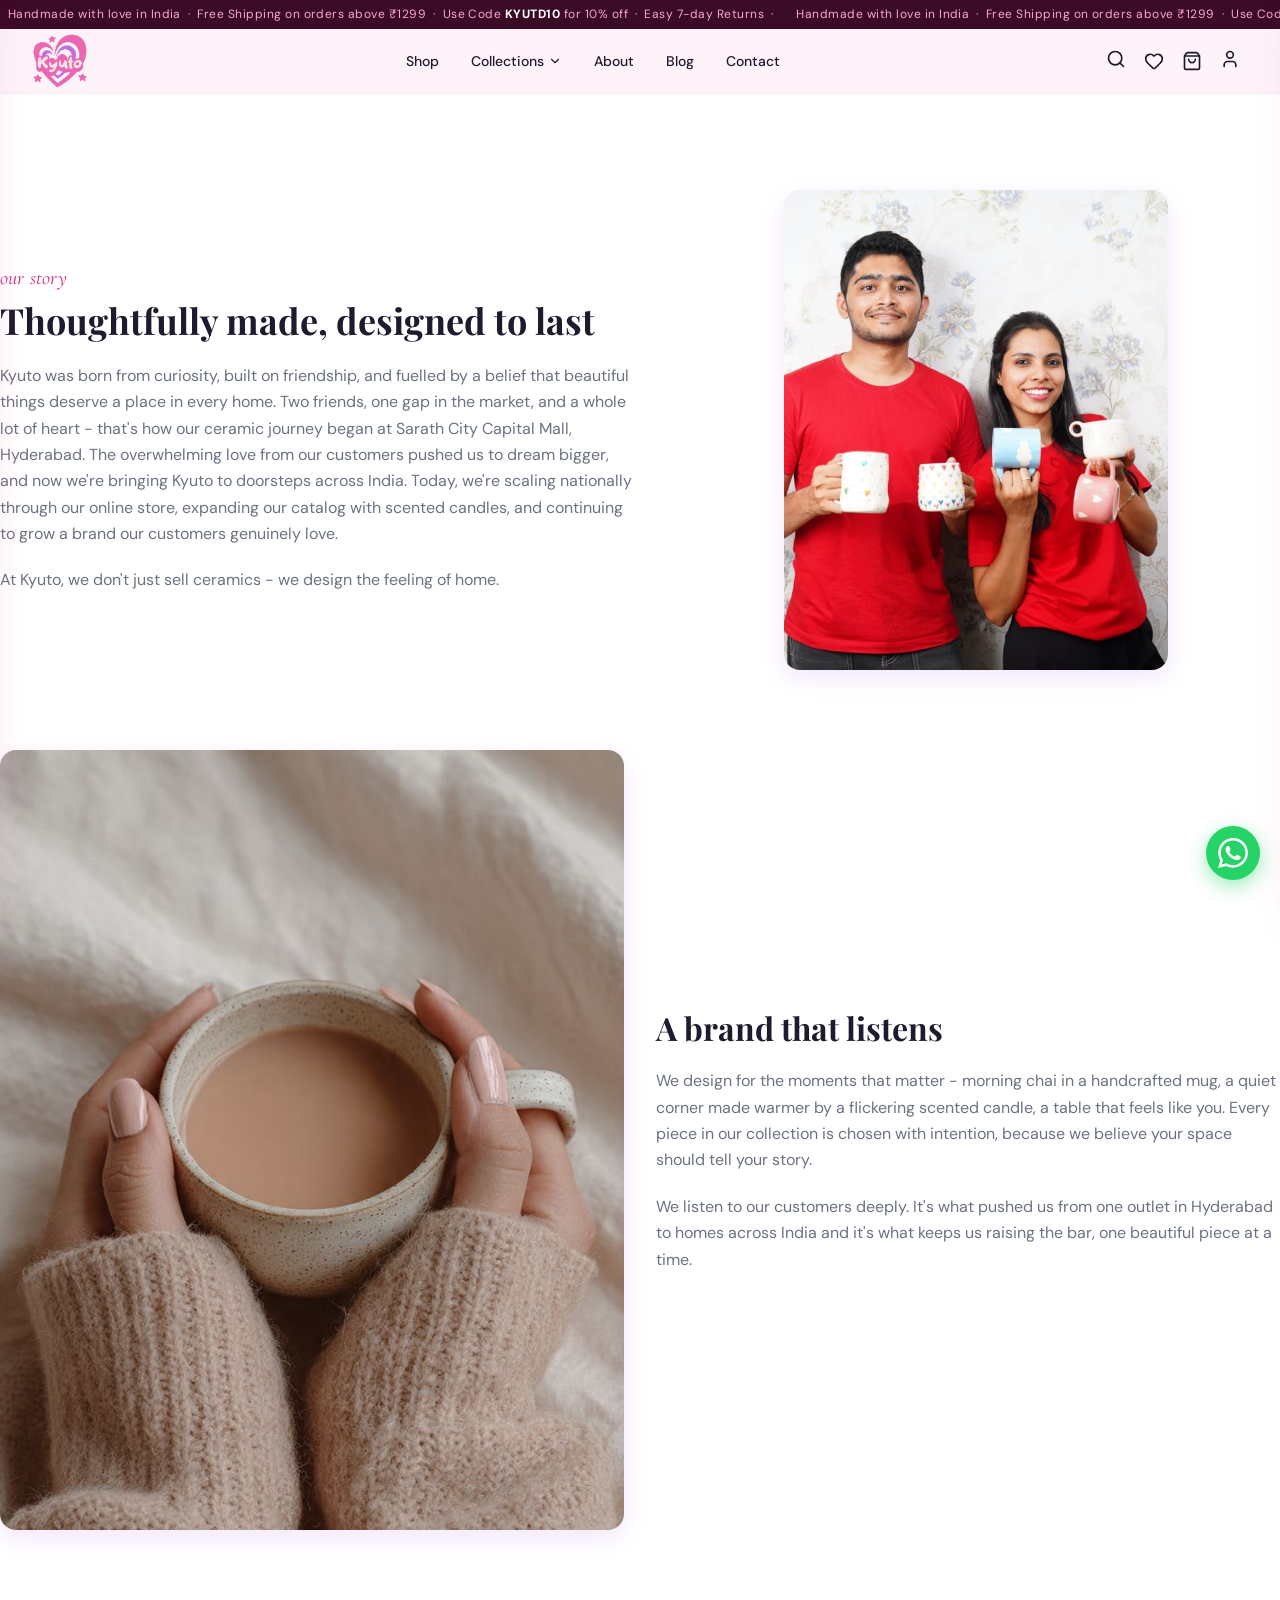
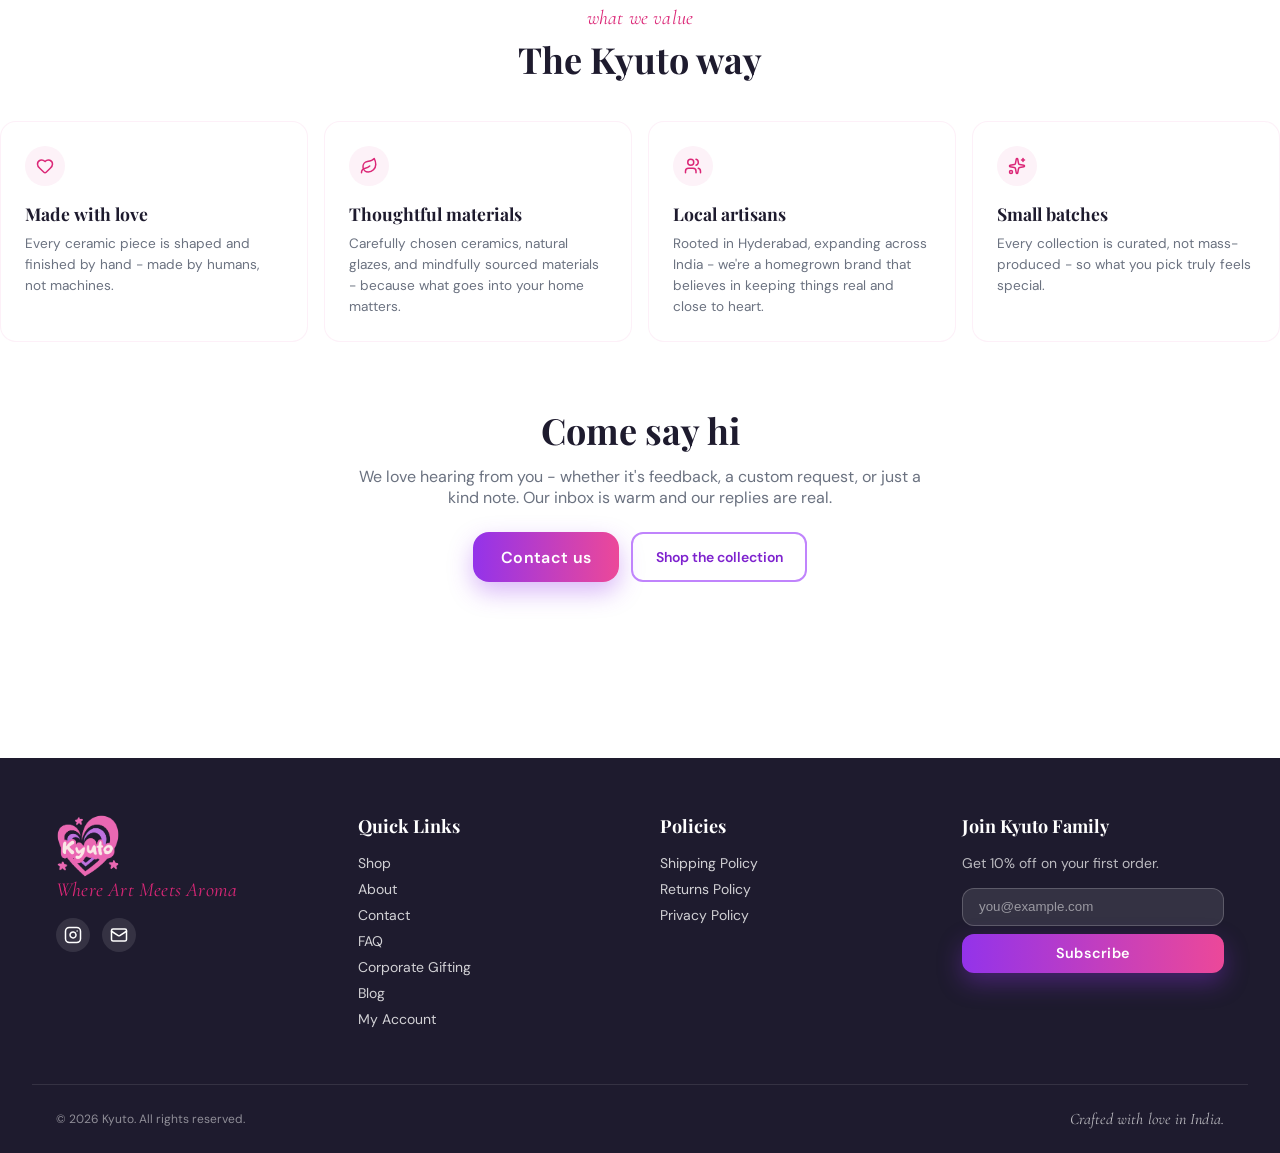
==== about.html @ c6ca0574 "Kyuto static storefront: homepage, about, blog, contact, collections" ====
<!DOCTYPE html>
<html lang="en">
<head>
<meta charset="utf-8" />
<meta name="viewport" content="width=device-width, initial-scale=1" />
<title>About · Kyuto</title>
<meta name="description" content="Kyuto was born from curiosity, built on friendship, and fuelled by a belief that beautiful things deserve a place in every home." />
<link rel="icon" type="image/png" href="assets/kyuto-logo.png" />
<link rel="preconnect" href="https://fonts.googleapis.com" />
<link rel="preconnect" href="https://fonts.gstatic.com" crossorigin />
<link href="https://fonts.googleapis.com/css2?family=Playfair+Display:ital,wght@0,400..900;1,400..900&family=DM+Sans:ital,wght@0,300..1000;1,300..1000&family=Cormorant+Garamond:ital,wght@0,300..700;1,300..700&display=swap" rel="stylesheet" />
<link rel="stylesheet" href="assets/styles.css?v=3" />
</head>
<body class="page-wrap" data-base="">

<div class="ribbon" aria-hidden="true">
  <div class="ribbon-inner">
    <span>Handmade with love in India&nbsp;&nbsp;·&nbsp;&nbsp;Free Shipping on orders above ₹1299&nbsp;&nbsp;·&nbsp;&nbsp;Use Code <b>KYUTD10</b> for 10% off&nbsp;&nbsp;·&nbsp;&nbsp;Easy 7-day Returns&nbsp;&nbsp;·&nbsp;&nbsp;</span><span>Handmade with love in India&nbsp;&nbsp;·&nbsp;&nbsp;Free Shipping on orders above ₹1299&nbsp;&nbsp;·&nbsp;&nbsp;Use Code <b>KYUTD10</b> for 10% off&nbsp;&nbsp;·&nbsp;&nbsp;Easy 7-day Returns&nbsp;&nbsp;·&nbsp;&nbsp;</span>
  </div>
</div>

<header class="site-header">
  <div class="container header-inner">
    <div class="header-mobile-left">
      <button class="icon-btn" id="openMenu" aria-label="Open menu"><svg viewBox="0 0 24 24" width="22" height="22" fill="none" stroke="currentColor" stroke-width="2" stroke-linecap="round" stroke-linejoin="round" aria-hidden="true"><path d="M4 5h16"/><path d="M4 12h16"/><path d="M4 19h16"/></svg></button>
    </div>
    <a class="logo" href="index.html" aria-label="Kyuto home"><img src="assets/kyuto-logo.png" alt="Kyuto" width="160" height="160" /></a>
    <nav class="desktop-nav" aria-label="Primary">
      <a href="index.html#shop">Shop</a>
      <div class="nav-item">
        <a href="index.html#shop" class="nav-link-drop">Collections <svg viewBox="0 0 24 24" width="14" height="14" fill="none" stroke="currentColor" stroke-width="2" stroke-linecap="round" stroke-linejoin="round" aria-hidden="true"><path d="m6 9 6 6 6-6"/></svg></a>
        <div class="dropdown">
          <a href="collections/candles.html">Candles</a>
          <a href="collections/mugs.html">Mugs</a>
          <a href="collections/cup-saucer.html">Cup-Saucer Sets</a>
          <a href="collections/bowls.html">Bowls</a>
        </div>
      </div>
      <a href="about.html">About</a>
      <a href="blog.html">Blog</a>
      <a href="contact.html">Contact</a>
    </nav>
    <div class="header-icons">
      <button class="icon-btn" id="openSearch" aria-label="Search"><span class="icon-inner"><svg viewBox="0 0 24 24" width="20" height="20" fill="none" stroke="currentColor" stroke-width="2" stroke-linecap="round" stroke-linejoin="round" aria-hidden="true"><path d="m21 21-4.34-4.34"/><circle cx="11" cy="11" r="8"/></svg></span></button>
      <button class="icon-btn" id="openWishlist" aria-label="Wishlist"><svg viewBox="0 0 24 24" width="20" height="20" fill="none" stroke="currentColor" stroke-width="2" stroke-linecap="round" stroke-linejoin="round" aria-hidden="true"><path d="M2 9.5a5.5 5.5 0 0 1 9.591-3.676.56.56 0 0 0 .818 0A5.49 5.49 0 0 1 22 9.5c0 2.29-1.5 4-3 5.5l-5.492 5.313a2 2 0 0 1-3 .019L5 15c-1.5-1.5-3-3.2-3-5.5"/></svg><span class="badge" id="wishlistBadge" hidden>0</span></button>
      <button class="icon-btn" id="openCart" aria-label="Cart"><svg viewBox="0 0 24 24" width="20" height="20" fill="none" stroke="currentColor" stroke-width="2" stroke-linecap="round" stroke-linejoin="round" aria-hidden="true"><path d="M16 10a4 4 0 0 1-8 0"/><path d="M3.103 6.034h17.794"/><path d="M3.4 5.467a2 2 0 0 0-.4 1.2V20a2 2 0 0 0 2 2h14a2 2 0 0 0 2-2V6.667a2 2 0 0 0-.4-1.2l-2-2.667A2 2 0 0 0 17 2H7a2 2 0 0 0-1.6.8z"/></svg><span class="badge" id="cartBadge" hidden>0</span></button>
      <button class="icon-btn" id="openAccount" aria-label="Account"><span class="icon-inner"><svg viewBox="0 0 24 24" width="20" height="20" fill="none" stroke="currentColor" stroke-width="2" stroke-linecap="round" stroke-linejoin="round" aria-hidden="true"><path d="M19 21v-2a4 4 0 0 0-4-4H9a4 4 0 0 0-4 4v2"/><circle cx="12" cy="7" r="4"/></svg></span></button>
    </div>
  </div>
</header>

<div class="drawer-backdrop" id="drawerBackdrop" hidden></div>
<aside class="mobile-drawer" id="mobileDrawer" aria-hidden="true">
  <div class="drawer-head">
    <img src="assets/kyuto-logo.png" alt="Kyuto" width="120" height="120" />
    <button class="icon-btn" id="closeMenu" aria-label="Close menu"><svg viewBox="0 0 24 24" width="22" height="22" fill="none" stroke="currentColor" stroke-width="2" stroke-linecap="round" stroke-linejoin="round" aria-hidden="true"><path d="M18 6 6 18"/><path d="m6 6 12 12"/></svg></button>
  </div>
  <nav class="drawer-nav" aria-label="Mobile">
    <a href="index.html#shop">Shop</a>
    <p class="drawer-label">Collections</p>
    <a class="drawer-sub" href="collections/candles.html">Candles</a>
    <a class="drawer-sub" href="collections/mugs.html">Mugs</a>
    <a class="drawer-sub" href="collections/cup-saucer.html">Cup-Saucer Sets</a>
    <a class="drawer-sub" href="collections/bowls.html">Bowls</a>
    <a href="about.html">About</a>
    <a href="blog.html">Blog</a>
    <a href="contact.html">Contact</a>
    <a href="index.html#gifting">Corporate Gifting</a>
  </nav>
  <p class="drawer-foot">Where Art Meets Aroma · India</p>
</aside>

<main>
<div class="bg-gradient-section">
  <section class="container about-grid">
    <div class="reveal">
      <p class="hand hand-pink">our story</p>
      <h1 class="about-h1">Thoughtfully made, designed to last</h1>
      <p class="about-lead">Kyuto was born from curiosity, built on friendship, and fuelled by a belief that beautiful things deserve a place in every home. Two friends, one gap in the market, and a whole lot of heart - that's how our ceramic journey began at Sarath City Capital Mall, Hyderabad. The overwhelming love from our customers pushed us to dream bigger, and now we're bringing Kyuto to doorsteps across India. Today, we're scaling nationally through our online store, expanding our catalog with scented candles, and continuing to grow a brand our customers genuinely love.</p>
      <p class="about-lead">At Kyuto, we don't just sell ceramics - we design the feeling of home.</p>
    </div>
    <div class="about-photo reveal-right">
      <img src="assets/about-founders.jpg" alt="Kyuto founders" loading="eager" onerror="this.onerror=null;this.src='assets/kyuto-logo.png'" />
    </div>
  </section>

  <section class="container about-grid2">
    <div class="about-photo-tall reveal-left">
      <img src="assets/about-studio.jpg" alt="Kyuto studio" loading="eager" onerror="this.onerror=null;this.src='assets/kyuto-logo.png'" />
    </div>
    <div class="reveal">
      <h2 class="about-h2">A brand that listens</h2>
      <p class="about-lead">We design for the moments that matter - morning chai in a handcrafted mug, a quiet corner made warmer by a flickering scented candle, a table that feels like you. Every piece in our collection is chosen with intention, because we believe your space should tell your story.</p>
      <p class="about-lead">We listen to our customers deeply. It's what pushed us from one outlet in Hyderabad to homes across India and it's what keeps us raising the bar, one beautiful piece at a time.</p>
    </div>
  </section>

  <section class="container values">
    <div class="section-head reveal">
      <p class="hand hand-pink">what we value</p>
      <h2 class="section-title">The Kyuto way</h2>
    </div>
    <div class="values-grid">
      <div class="value-card reveal"><div class="value-icon"><svg viewBox="0 0 24 24" width="18" height="18" fill="none" stroke="currentColor" stroke-width="2" stroke-linecap="round" stroke-linejoin="round" aria-hidden="true"><path d="M2 9.5a5.5 5.5 0 0 1 9.591-3.676.56.56 0 0 0 .818 0A5.49 5.49 0 0 1 22 9.5c0 2.29-1.5 4-3 5.5l-5.492 5.313a2 2 0 0 1-3 .019L5 15c-1.5-1.5-3-3.2-3-5.5"/></svg></div><h3>Made with love</h3><p>Every ceramic piece is shaped and finished by hand - made by humans, not machines.</p></div>
      <div class="value-card reveal"><div class="value-icon"><svg viewBox="0 0 24 24" width="18" height="18" fill="none" stroke="currentColor" stroke-width="2" stroke-linecap="round" stroke-linejoin="round" aria-hidden="true"><path d="M11 20A7 7 0 0 1 9.8 6.1C15.5 5 17 4.48 19 2c1 2 2 4.18 2 8 0 5.5-4.78 10-10 10Z"/><path d="M2 21c0-3 1.85-5.36 5.08-6C9.5 14.52 12 13 13 12"/></svg></div><h3>Thoughtful materials</h3><p>Carefully chosen ceramics, natural glazes, and mindfully sourced materials - because what goes into your home matters.</p></div>
      <div class="value-card reveal"><div class="value-icon"><svg viewBox="0 0 24 24" width="18" height="18" fill="none" stroke="currentColor" stroke-width="2" stroke-linecap="round" stroke-linejoin="round" aria-hidden="true"><path d="M16 21v-2a4 4 0 0 0-4-4H6a4 4 0 0 0-4 4v2"/><path d="M16 3.128a4 4 0 0 1 0 7.744"/><path d="M22 21v-2a4 4 0 0 0-3-3.87"/><circle cx="9" cy="7" r="4"/></svg></div><h3>Local artisans</h3><p>Rooted in Hyderabad, expanding across India - we're a homegrown brand that believes in keeping things real and close to heart.</p></div>
      <div class="value-card reveal"><div class="value-icon"><svg viewBox="0 0 24 24" width="18" height="18" fill="none" stroke="currentColor" stroke-width="2" stroke-linecap="round" stroke-linejoin="round" aria-hidden="true"><path d="M11.017 2.814a1 1 0 0 1 1.966 0l1.051 5.558a2 2 0 0 0 1.594 1.594l5.558 1.051a1 1 0 0 1 0 1.966l-5.558 1.051a2 2 0 0 0-1.594 1.594l-1.051 5.558a1 1 0 0 1-1.966 0l-1.051-5.558a2 2 0 0 0-1.594-1.594l-5.558-1.051a1 1 0 0 1 0-1.966l5.558-1.051a2 2 0 0 0 1.594-1.594z"/><path d="M20 2v4"/><path d="M22 4h-4"/><circle cx="4" cy="20" r="2"/></svg></div><h3>Small batches</h3><p>Every collection is curated, not mass-produced - so what you pick truly feels special.</p></div>
    </div>
  </section>

  <section class="container visit">
    <h2 class="visit-title">Come say hi</h2>
    <p class="visit-copy">We love hearing from you - whether it's feedback, a custom request, or just a kind note. Our inbox is warm and our replies are real.</p>
    <div class="visit-actions">
      <a class="btn btn-gradient btn-lg" href="contact.html">Contact us</a>
      <a class="btn-soft" href="index.html#shop">Shop the collection</a>
    </div>
  </section>
</div>
</main>

<footer class="site-footer" id="contact">
  <div class="container">
    <div class="footer-grid">
      <div class="footer-brand">
        <img src="assets/kyuto-logo.png" alt="Kyuto" width="160" height="160" loading="lazy" class="footer-logo" />
        <p class="hand hand-pink">Where Art Meets Aroma</p>
        <div class="social-row">
          <a href="https://www.instagram.com/kyuto.aesthetics" target="_blank" rel="noreferrer" aria-label="Instagram"><svg viewBox="0 0 24 24" width="18" height="18" fill="none" stroke="currentColor" stroke-width="2" stroke-linecap="round" stroke-linejoin="round" aria-hidden="true"><rect x="2" y="2" width="20" height="20" rx="5" ry="5"/><path d="M16 11.37A4 4 0 1 1 12.63 8 4 4 0 0 1 16 11.37z"/><line x1="17.5" y1="6.5" x2="17.51" y2="6.5"/></svg></a>
          <a href="mailto:kyuto.asthetics@gmail.com" aria-label="Email"><svg viewBox="0 0 24 24" width="18" height="18" fill="none" stroke="currentColor" stroke-width="2" stroke-linecap="round" stroke-linejoin="round" aria-hidden="true"><path d="m22 7-8.991 5.727a2 2 0 0 1-2.009 0L2 7"/><rect x="2" y="4" width="20" height="16" rx="2"/></svg></a>
        </div>
      </div>
      <nav aria-label="Quick links">
        <h4 class="footer-heading">Quick Links</h4>
        <ul class="footer-links">
          <li><a href="index.html#shop">Shop</a></li>
          <li><a href="about.html">About</a></li>
          <li><a href="contact.html">Contact</a></li>
          <li><a href="#" data-soon="FAQ is coming soon">FAQ</a></li>
          <li><a href="index.html#gifting">Corporate Gifting</a></li>
          <li><a href="blog.html">Blog</a></li>
          <li><a href="#" data-soon="Account sign-in is not part of this demo">My Account</a></li>
        </ul>
      </nav>
      <nav aria-label="Policies">
        <h4 class="footer-heading">Policies</h4>
        <ul class="footer-links">
          <li><a href="#" data-soon="Shipping policy coming soon">Shipping Policy</a></li>
          <li><a href="#" data-soon="Returns policy coming soon">Returns Policy</a></li>
          <li><a href="#" data-soon="Privacy policy coming soon">Privacy Policy</a></li>
        </ul>
      </nav>
      <div>
        <h4 class="footer-heading">Join Kyuto Family</h4>
        <p class="footer-note">Get 10% off on your first order.</p>
        <form class="newsletter-form" id="newsletterForm" novalidate>
          <input type="email" id="newsletterEmail" required placeholder="you@example.com" aria-label="Email for newsletter" />
          <button type="submit" class="btn btn-gradient btn-block">Subscribe</button>
        </form>
      </div>
    </div>
    <div class="footer-bar">
      <p>© 2026 Kyuto. All rights reserved.</p>
      <p class="hand hand-white">Crafted with love in India.</p>
    </div>
  </div>
</footer>

<div class="drawer-backdrop" id="cartBackdrop" hidden></div>
<aside class="cart-drawer" id="cartDrawer" aria-hidden="true" aria-label="Shopping cart">
  <div class="cart-head">
    <h3>Your Cart</h3>
    <button class="icon-btn" id="closeCart" aria-label="Close cart"><svg viewBox="0 0 24 24" width="22" height="22" fill="none" stroke="currentColor" stroke-width="2" stroke-linecap="round" stroke-linejoin="round" aria-hidden="true"><path d="M18 6 6 18"/><path d="m6 6 12 12"/></svg></button>
  </div>
  <div class="cart-body" id="cartBody"></div>
  <div class="cart-foot">
    <div class="cart-row"><span>Subtotal</span><strong id="cartTotal">â‚¹0</strong></div>
    <p class="cart-hint">Shipping calculated at checkout · Free above ₹1299</p>
    <button class="btn btn-gradient btn-block btn-lg" id="checkoutBtn">Checkout</button>
  </div>
</aside>

<div class="search-overlay" id="searchOverlay" hidden>
  <div class="search-panel">
    <form class="search-form" id="searchForm" role="search">
      <svg viewBox="0 0 24 24" fill="none" stroke="currentColor" stroke-width="2" stroke-linecap="round" stroke-linejoin="round"><path d="m21 21-4.34-4.34"/><circle cx="11" cy="11" r="8"/></svg>
      <input type="search" id="searchInput" placeholder="Search mugs, candles, bowls" autocomplete="off" aria-label="Search products" />
      <button type="button" class="icon-btn" id="closeSearch" aria-label="Close search"><svg viewBox="0 0 24 24" width="20" height="20" fill="none" stroke="currentColor" stroke-width="2" stroke-linecap="round" stroke-linejoin="round" aria-hidden="true"><path d="M18 6 6 18"/><path d="m6 6 12 12"/></svg></button>
    </form>
    <div class="search-results" id="searchResults"></div>
  </div>
</div>

<div class="popup-backdrop" id="welcomePopup" hidden>
  <div class="popup-card" role="dialog" aria-modal="true" aria-labelledby="popupTitle">
    <button class="popup-close" id="popupClose" aria-label="Close"><svg viewBox="0 0 24 24" width="18" height="18" fill="none" stroke="currentColor" stroke-width="2" stroke-linecap="round" stroke-linejoin="round" aria-hidden="true"><path d="M18 6 6 18"/><path d="m6 6 12 12"/></svg></button>
    <img src="assets/kyuto-logo.png" alt="Kyuto" width="88" height="88" class="popup-logo" />
    <h3 class="popup-title" id="popupTitle">Welcome to the world of Kyuto!</h3>
    <p class="popup-sub">Enjoy 10% off your first order with code:</p>
    <button class="popup-code" id="copyCode" title="Click to copy">WELCOME10</button>
    <button class="btn btn-gradient btn-block btn-lg" id="claimBtn">Claim &amp; Shop Now</button>
    <button class="popup-later" id="maybeLater">Maybe later</button>
  </div>
</div>

<a class="wa-float" href="https://wa.me/919370899377?text=Hi%20Kyuto!" target="_blank" rel="noreferrer" aria-label="Chat on WhatsApp">
  <svg viewBox="0 0 24 24" fill="currentColor" aria-hidden="true"><path d="M20.52 3.48A11.94 11.94 0 0 0 12.06 0C5.5 0 .18 5.32.18 11.88c0 2.1.55 4.14 1.6 5.94L.06 24l6.4-1.68a11.9 11.9 0 0 0 5.6 1.43h.01c6.55 0 11.88-5.32 11.88-11.88 0-3.17-1.24-6.15-3.43-8.39ZM12.07 21.8h-.01a9.86 9.86 0 0 1-5.03-1.38l-.36-.21-3.74.98 1-3.65-.24-.37a9.8 9.8 0 0 1-1.5-5.28c0-5.45 4.44-9.88 9.9-9.88a9.83 9.83 0 0 1 6.99 2.9 9.82 9.82 0 0 1 2.89 6.98c0 5.46-4.44 9.91-9.9 9.91Zm5.43-7.4c-.3-.15-1.76-.87-2.03-.97-.27-.1-.47-.15-.67.15-.2.3-.77.97-.94 1.17-.17.2-.35.22-.65.07a8.2 8.2 0 0 1-2.4-1.48 9 9 0 0 1-1.67-2.08c-.17-.3 0-.46.14-.61.14-.14.3-.35.45-.52.15-.17.2-.3.3-.5.1-.2.05-.37 0-.52-.05-.15-.67-1.6-.91-2.2-.24-.58-.49-.5-.67-.5h-.57c-.2 0-.52.07-.8.37-.27.3-1.05 1.03-1.05 2.5s1.07 2.9 1.23 3.1c.15.2 2.1 3.2 5.1 4.5.71.31 1.27.5 1.71.64.72.23 1.37.2 1.89.12.58-.09 1.76-.72 2-1.42.25-.7.25-1.3.18-1.42-.07-.12-.27-.2-.57-.35Z"/></svg>
</a>

<div class="toast" id="toast" role="status" aria-live="polite"></div>

<script src="assets/catalog.js?v=3"></script>
<script src="assets/app.js?v=3"></script>
</body>
</html>
---- assets/styles.css ----
/* ===== Kyuto design tokens ===== */
:root {
  --cream: #fff8f0;
  --pink-50: #fdf2f8;
  --pink-100: #fce7f3;
  --pink-200: #fbcfe8;
  --pink-300: #f9a8d4;
  --pink-400: #f472b6;
  --pink-500: #ec4899;
  --pink-600: #db2777;
  --pink-700: #be185d;
  --purple-50: #faf5ff;
  --purple-100: #f3e8ff;
  --purple-200: #e9d5ff;
  --purple-300: #d8b4fe;
  --purple-400: #c084fc;
  --purple-500: #a855f7;
  --purple-600: #9333ea;
  --purple-700: #7e22ce;
  --purple-800: #6b21a0;
  --dark: #1e1b2e;
  --grey: #6b7280;
  --amber: #fbbf24;
  --whatsapp: #25d366;
  --gradient: linear-gradient(135deg, #f3e8ff 0%, #fce7f3 50%, #fdf2f8 100%);
  --gradient-section: linear-gradient(#ffffff 0%, #faf5ff 50%, #ffffff 100%);
  --gradient-btn: linear-gradient(to right, #9333ea, #ec4899);
  --radius: 0.5rem;
  --shadow-sm: 0 1px 2px rgb(30 27 46 / 6%);
  --shadow-md: 0 8px 24px rgb(147 51 234 / 12%);
  --shadow-lg: 0 16px 40px rgb(236 72 153 / 22%);
}

* { box-sizing: border-box; margin: 0; padding: 0; }
[hidden] { display: none !important; }
html { scroll-behavior: smooth; }
body {
  min-height: 100vh;
  display: flex;
  flex-direction: column;
  background: #fff;
  color: var(--dark);
  font-family: "DM Sans", system-ui, sans-serif;
  -webkit-font-smoothing: antialiased;
}
main { flex: 1; }
img { max-width: 100%; display: block; }
button { font-family: inherit; cursor: pointer; }
:focus-visible { outline: 2px solid var(--purple-400); outline-offset: 2px; }

.container { width: 100%; max-width: 80rem; margin-inline: auto; padding-inline: 1rem; }
@media (min-width: 640px) { .container { padding-inline: 1.5rem; } }
@media (min-width: 1024px) { .container { padding-inline: 2rem; } }
.container-narrow { max-width: 80rem; padding-inline: 1rem; }

.font-heading { font-family: "Playfair Display", serif; }
.hand { font-family: "Cormorant Garamond", Georgia, serif; font-style: italic; letter-spacing: 0.01em; }
.hand-pink { color: var(--pink-600); font-size: 1.25rem; }
.hand-pink-lg { color: var(--pink-300); font-size: 1.25rem; }
.hand-purple-lg { color: var(--purple-700); font-size: 1.5rem; }
.hand-light { color: rgb(255 255 255 / 90%); font-size: 1.25rem; margin-bottom: 0.5rem; }
@media (min-width: 640px) { .hand-light { font-size: 1.5rem; } }
.hand-white { color: rgb(255 255 255 / 70%); font-size: 1rem; }

/* ===== Ribbon ===== */
.ribbon { overflow: hidden; background: #3b0a24; color: #f9a8d4; font-size: 0.75rem; letter-spacing: 0.04em; padding: 0.4rem 0; white-space: nowrap; }
.ribbon-inner { display: inline-flex; width: max-content; animation: slideRibbon 30s linear infinite; }
.ribbon-inner span { padding-inline: 0.5rem; }
.ribbon-inner b { color: #fff; }
@keyframes slideRibbon { from { transform: translateX(0); } to { transform: translateX(-50%); } }

/* ===== Header ===== */
.site-header {
  position: sticky; top: 0; z-index: 30;
  backdrop-filter: blur(12px);
  background: rgb(253 242 248 / 90%);
  border-bottom: 1px solid var(--pink-100);
}
.header-inner { height: 4rem; display: flex; align-items: center; justify-content: space-between; gap: 1rem; }
.logo img { height: 3rem; width: auto; }
@media (min-width: 640px) { .logo img { height: 3.5rem; } }
.desktop-nav { display: none; align-items: center; gap: 2rem; }
@media (min-width: 768px) { .desktop-nav { display: flex; } }
.desktop-nav > a, .nav-link-drop { font-size: 0.875rem; font-weight: 500; color: var(--dark); text-decoration: none; transition: color 0.2s; display: inline-flex; align-items: center; gap: 0.25rem; }
.desktop-nav > a:hover, .nav-link-drop:hover { color: var(--purple-700); }
.nav-item { position: relative; }
.chev { width: 14px; height: 14px; transition: transform 0.2s; }
.nav-item:hover .chev { transform: rotate(180deg); }
.dropdown {
  position: absolute; top: 100%; left: 50%; transform: translate(-50%, 0.25rem);
  min-width: 200px; padding: 0.5rem 0; background: #fff; border: 1px solid var(--pink-100);
  border-radius: 0.75rem; box-shadow: var(--shadow-md); z-index: 50;
  opacity: 0; visibility: hidden; transition: all 0.2s;
}
.nav-item:hover .dropdown, .nav-item:focus-within .dropdown { opacity: 1; visibility: visible; transform: translate(-50%, 0.75rem); }
.dropdown a { display: block; padding: 0.5rem 1rem; font-size: 0.875rem; color: var(--dark); text-decoration: none; transition: all 0.15s; }
.dropdown a:hover { background: var(--pink-50); color: var(--pink-600); }

.header-icons { display: flex; align-items: center; gap: 0.125rem; }
.header-mobile-left { display: flex; }
@media (min-width: 768px) { .header-mobile-left { display: none; } }
.icon-btn { position: relative; padding: 0.5rem; border: none; background: transparent; border-radius: 9999px; color: var(--dark); transition: background 0.2s; display: inline-flex; }
.icon-btn:hover { background: var(--purple-50); }
.icon-btn svg { width: 20px; height: 20px; }
.badge {
  position: absolute; top: 0; right: 0; min-width: 18px; height: 18px; padding: 0 5px;
  display: flex; align-items: center; justify-content: center;
  background: var(--pink-500); color: #fff; border-radius: 999px;
  font-size: 0.65rem; font-weight: 700; line-height: 1;
}

/* ===== Mobile drawer ===== */
.drawer-backdrop { position: fixed; inset: 0; z-index: 40; background: rgb(30 27 46 / 50%); backdrop-filter: blur(2px); animation: fadeIn 0.25s ease; }
.mobile-drawer {
  position: fixed; top: 0; left: 0; z-index: 45; height: 100dvh; width: min(320px, 85vw);
  background: #fff; display: flex; flex-direction: column; gap: 0.25rem; padding: 1rem;
  transform: translateX(-105%); transition: transform 0.3s cubic-bezier(0.32, 0.72, 0, 1);
  box-shadow: var(--shadow-lg); overflow-y: auto;
}
.mobile-drawer.open { transform: translateX(0); }
.drawer-head { display: flex; align-items: center; justify-content: space-between; padding-bottom: 0.75rem; border-bottom: 1px solid var(--pink-100); }
.drawer-head img { height: 3rem; width: auto; }
.drawer-nav { display: flex; flex-direction: column; padding-top: 0.5rem; }
.drawer-nav a { padding: 0.7rem 0.75rem; border-radius: 0.5rem; text-decoration: none; color: var(--dark); font-weight: 500; }
.drawer-nav a:hover { background: var(--pink-50); color: var(--pink-600); }
.drawer-label { font-size: 0.7rem; letter-spacing: 0.15em; text-transform: uppercase; color: var(--grey); padding: 0.75rem 0.75rem 0.25rem; font-weight: 600; }
.drawer-sub { padding-left: 1.5rem !important; font-weight: 400 !important; color: #4b5563 !important; }
.drawer-foot { margin-top: auto; font-size: 0.8rem; color: var(--grey); padding: 1rem 0.75rem; border-top: 1px solid var(--pink-100); }

/* ===== Sections ===== */
.section { padding: 4rem 0; }
@media (min-width: 640px) { .section { padding: 5rem 0; } }
.section-cream { background: var(--cream); }
.section-gradient { background: var(--gradient-section); padding-top: 4rem; padding-bottom: 4rem; }
.section-white { background: #fff; }
.section-head { text-align: center; margin-bottom: 2.5rem; }
.eyebrow { font-size: 0.7rem; letter-spacing: 0.25em; text-transform: uppercase; color: var(--purple-700); font-weight: 600; }
.section-title { font-family: "Playfair Display", serif; font-size: clamp(1.75rem, 4vw, 2.25rem); color: var(--dark); margin-top: 0.5rem; line-height: 1.2; }
.section-title-xl { font-size: clamp(2rem, 5vw, 3rem); }
.section-head .hand { margin-top: 0.75rem; display: block; }

/* ===== Hero ===== */
.hero { background: var(--purple-50); }
.hero-frame { position: relative; width: 100%; overflow: hidden; aspect-ratio: 4 / 5; }
@media (min-width: 640px) { .hero-frame { aspect-ratio: 16 / 10; } }
@media (min-width: 1024px) { .hero-frame { aspect-ratio: 21 / 9; } }
.hero-slide { position: absolute; inset: 0; opacity: 0; transform: scale(1.02); transition: opacity 0.7s ease, transform 0.7s ease; pointer-events: none; }
.hero-slide.is-active { opacity: 1; transform: scale(1); pointer-events: auto; }
.hero-slide img { width: 100%; height: 100%; object-fit: cover; }
.hero-overlay { position: absolute; inset: 0; background: linear-gradient(to top, rgb(0 0 0 / 40%), rgb(0 0 0 / 10%) 55%, transparent); }
@media (min-width: 640px) { .hero-overlay { background: linear-gradient(to right, rgb(0 0 0 / 45%), rgb(0 0 0 / 15%) 45%, transparent); } }
.hero-content { position: absolute; inset: 0; display: flex; flex-direction: column; justify-content: flex-end; align-items: flex-start; padding: 1.5rem; }
@media (min-width: 640px) { .hero-content { justify-content: center; padding: 3rem 4rem; } }
@media (min-width: 1024px) { .hero-content { padding: 5rem; } }
.hero-title { font-family: "Playfair Display", serif; color: #fff; font-size: clamp(1.9rem, 6vw, 3.75rem); line-height: 1.15; text-shadow: 0 2px 12px rgb(0 0 0 / 30%); max-width: 36rem; }
.hero-cta { display: inline-flex; align-items: center; gap: 0.5rem; margin-top: 1.25rem; padding: 0.65rem 1.5rem; border-radius: 999px; background: #fff; color: var(--dark); font-size: 0.875rem; font-weight: 600; text-decoration: none; transition: background 0.2s; width: max-content; }
.hero-cta:hover { background: var(--pink-100); }
.hero-arrow { position: absolute; top: 50%; transform: translateY(-50%); z-index: 5; padding: 0.5rem; border: none; border-radius: 999px; background: rgb(255 255 255 / 70%); backdrop-filter: blur(6px); color: var(--dark); transition: background 0.2s; }
.hero-arrow:hover { background: #fff; }
.hero-arrow svg { width: 20px; height: 20px; }
.hero-prev { left: 0.75rem; }
.hero-next { right: 0.75rem; }
.hero-dots { position: absolute; bottom: 1.25rem; left: 50%; transform: translateX(-50%); display: flex; gap: 0.5rem; z-index: 5; }
.hero-dot { height: 6px; width: 16px; border: none; border-radius: 999px; background: rgb(255 255 255 / 50%); transition: all 0.3s; }
.hero-dot.is-active { width: 32px; background: #fff; }

/* ===== Trust bar ===== */
.trust-bar { background: var(--cream); border-block: 1px solid var(--purple-100); }
.trust-grid { padding: 2rem 1rem; display: grid; grid-template-columns: 1fr; gap: 1.5rem; }
@media (min-width: 640px) { .trust-grid { grid-template-columns: repeat(3, 1fr); padding-inline: 1.5rem; } }
.trust-item { display: flex; align-items: center; justify-content: center; gap: 1rem; }
@media (min-width: 640px) { .trust-item { justify-content: flex-start; } }
.trust-icon { width: 44px; height: 44px; flex: none; display: flex; align-items: center; justify-content: center; border-radius: 999px; background: #fff; box-shadow: var(--shadow-sm); color: var(--purple-600); }
.trust-icon svg { width: 20px; height: 20px; }
.trust-title { font-family: "Playfair Display", serif; font-size: 1rem; color: var(--purple-800); line-height: 1.2; }
.trust-sub { font-size: 0.8rem; color: var(--grey); margin-top: 0.125rem; }

/* ===== Collections ===== */
.collections-row { display: flex; gap: 1.25rem; overflow-x: auto; padding: 1rem 0.25rem 1.5rem; scrollbar-width: none; justify-content: flex-start; }
.collections-row::-webkit-scrollbar { display: none; }
@media (min-width: 640px) { .collections-row { flex-wrap: wrap; justify-content: center; gap: 2rem; } }
.collection-item { flex: none; display: flex; flex-direction: column; align-items: center; gap: 0.75rem; text-decoration: none; }
.collection-circle { position: relative; width: 6rem; height: 6rem; border-radius: 999px; overflow: hidden; border: 2px solid var(--pink-300); outline: 4px solid var(--cream); transition: all 0.3s; }
@media (min-width: 640px) { .collection-circle { width: 8rem; height: 8rem; } }
.collection-circle img { width: 100%; height: 100%; object-fit: cover; transition: transform 0.7s ease; }
.collection-item:hover .collection-circle { border-color: var(--pink-500); outline-offset: 4px; outline-width: 2px; transform: translateY(-2px); }
.collection-item:hover .collection-circle img { transform: scale(1.1); }
.collection-item span { font-size: 0.875rem; font-weight: 500; color: var(--dark); transition: color 0.2s; }
.collection-item:hover span { color: var(--pink-600); }

/* ===== Product rails & cards ===== */
.rail-wrap { position: relative; }
.product-rail { display: flex; gap: 1rem; overflow-x: auto; scroll-snap-type: x mandatory; scroll-behavior: smooth; padding: 0.25rem 0.25rem 0.75rem; scrollbar-width: none; }
.product-rail::-webkit-scrollbar { display: none; }
.rail-card { flex: none; width: 60%; scroll-snap-align: start; }
@media (min-width: 640px) { .rail-card { width: 40%; } }
@media (min-width: 768px) { .rail-card { width: 30%; } }
@media (min-width: 1024px) { .rail-card { width: 23%; } }
.rail-btn { display: none; }
@media (min-width: 640px) {
  .rail-btn { display: flex; position: absolute; top: 50%; transform: translateY(-50%); z-index: 10; width: 44px; height: 44px; border: none; border-radius: 999px; align-items: center; justify-content: center; background: #fff; color: var(--dark); box-shadow: var(--shadow-md); transition: background 0.2s, opacity 0.2s; }
  .rail-btn:hover { background: var(--pink-50); }
  .rail-btn:disabled { opacity: 0.3; cursor: default; }
  .rail-btn svg { width: 20px; height: 20px; }
  .rail-prev { left: -0.75rem; }
  .rail-next { right: -0.75rem; }
}
.rail-btn-floating { border: 1px solid #f3f4f6; width: 36px; height: 36px; }

.product-card { height: 100%; display: flex; flex-direction: column; background: #fff; border: 1px solid rgb(243 232 255 / 40%); border-radius: var(--radius); overflow: hidden; box-shadow: var(--shadow-sm); transition: box-shadow 0.3s; }
.product-card:hover { box-shadow: var(--shadow-lg); }
.product-media { position: relative; aspect-ratio: 4 / 5; overflow: hidden; background: var(--purple-50); }
.product-media img { position: absolute; inset: 0; width: 100%; height: 100%; object-fit: cover; }
.img-main { opacity: 1; transition: opacity 0.5s; }
.img-hover { opacity: 0; transition: opacity 0.5s; }
.product-card:hover .img-main { opacity: 0; }
.product-card:hover .img-hover { opacity: 1; }
.badge-stack { position: absolute; top: 0.75rem; left: 0.75rem; z-index: 2; display: flex; flex-direction: column; gap: 0.375rem; }
.pill { display: inline-flex; align-items: center; padding: 0.125rem 0.625rem; border-radius: 999px; font-size: 0.7rem; font-weight: 700; letter-spacing: 0.04em; width: max-content; }
.pill-sale { background: var(--pink-500); color: #fff; }
.pill-new { background: var(--purple-600); color: #fff; }
.pill-oos { background: rgb(107 114 128 / 15%); color: var(--grey); }
.wish-btn { position: absolute; top: 0.75rem; right: 0.75rem; z-index: 2; padding: 0.5rem; border: none; border-radius: 999px; background: rgb(255 255 255 / 80%); backdrop-filter: blur(6px); color: var(--grey); transition: all 0.2s; }
.wish-btn:hover { color: var(--pink-500); background: #fff; }
.wish-btn.is-active { color: var(--pink-500); }
.wish-btn.is-active svg { fill: var(--pink-500); }
.wish-btn svg { width: 16px; height: 16px; }
.product-body { flex: 1; display: flex; flex-direction: column; gap: 0.5rem; padding: 1rem; }
.product-name { font-size: 0.8rem; font-weight: 500; line-height: 1.35; display: -webkit-box; -webkit-line-clamp: 1; -webkit-box-orient: vertical; overflow: hidden; min-height: 1.1em; }
.price-row { display: flex; align-items: baseline; gap: 0.375rem; }
.price { font-size: 0.875rem; font-weight: 700; }
.compare { font-size: 0.7rem; color: var(--grey); text-decoration: line-through; }
.rating-row { display: flex; align-items: center; gap: 0.125rem; color: var(--grey); }
.rating-row .count { margin-left: 0.25rem; font-size: 0.7rem; }
.stars { display: inline-flex; gap: 1px; }
.stars svg { width: 13px; height: 13px; }
.stars-pink svg { fill: var(--pink-500); stroke: var(--pink-500); }
.stars-amber svg { fill: var(--amber); stroke: var(--amber); width: 16px; height: 16px; }
.stars-empty svg { fill: #e5e7eb; stroke: #e5e7eb; }
.add-btn { margin-top: auto; width: 100%; padding: 0.5rem; border: none; border-radius: var(--radius); background: var(--purple-50); color: var(--purple-800); font-size: 0.875rem; font-weight: 500; transition: all 0.2s; }
.add-btn:hover { background: var(--purple-200); color: var(--purple-800); }
.add-btn:disabled { background: rgb(107 114 128 / 10%); color: var(--grey); cursor: not-allowed; }
.center-cta { display: flex; justify-content: center; margin-top: 1.5rem; }

/* ===== Buttons ===== */
.btn { display: inline-flex; align-items: center; justify-content: center; gap: 0.5rem; border: none; border-radius: 1rem; font-weight: 600; letter-spacing: 0.02em; transition: all 0.2s; text-decoration: none; }
.btn-gradient { background: var(--gradient-btn); color: #fff; padding: 0.65rem 1.5rem; font-size: 0.9rem; border-radius: 1rem; box-shadow: 0 10px 25px rgb(147 51 234 / 35%); }
.btn-gradient:hover { transform: translateY(-1px); box-shadow: 0 14px 32px rgb(236 72 153 / 40%); }
.btn-lg { padding: 0.9rem 1.75rem; font-size: 1rem; }
.btn-block { width: 100%; border-radius: 0.75rem; }
.btn-outline { padding: 0.6rem 1.75rem; border: 1px solid var(--purple-200); color: var(--purple-800); background: #fff; border-radius: 999px; font-size: 0.875rem; }
.btn-outline:hover { background: var(--purple-50); border-color: var(--purple-400); }

/* ===== Customize ===== */
.customize { position: relative; overflow: hidden; background: var(--gradient); padding: 5rem 0; text-align: center; }
.customize-inner { position: relative; display: flex; flex-direction: column; align-items: center; }
.customize-copy { margin-top: 1.25rem; max-width: 36rem; color: var(--grey); }
.customize .btn { margin-top: 2rem; }
.blob { position: absolute; border-radius: 999px; filter: blur(48px); pointer-events: none; }
.blob-pink { top: 2.5rem; left: 2.5rem; width: 6rem; height: 6rem; background: rgb(249 168 212 / 40%); animation: float 6s ease-in-out infinite; }
.blob-purple { bottom: 2.5rem; right: 2.5rem; width: 7rem; height: 7rem; background: rgb(216 180 254 / 40%); animation: float 6s ease-in-out 2s infinite; }
@keyframes float { 0%, 100% { transform: translateY(0); } 50% { transform: translateY(-20px); } }

/* ===== Gifting ===== */
.gifting { background: var(--dark); color: #fff; padding: 5rem 0; }
.gifting-grid { display: grid; gap: 2.5rem; align-items: center; }
@media (min-width: 768px) { .gifting-grid { grid-template-columns: 1fr 1fr; } }
.gifting-title { font-family: "Playfair Display", serif; font-size: clamp(1.75rem, 4vw, 2.25rem); margin-top: 0.5rem; }
.gifting-copy { margin-top: 1rem; color: rgb(255 255 255 / 70%); max-width: 32rem; }
.gifting .btn { margin-top: 2rem; }
.gifting-list { list-style: none; display: flex; flex-direction: column; gap: 0.75rem; color: rgb(255 255 255 / 80%); padding-left: 1.25rem; }
.gifting-list li { position: relative; }
.gifting-list li::before { content: ""; position: absolute; left: -1.25rem; top: 0.55rem; width: 0.5rem; height: 0.5rem; border-radius: 999px; background: var(--pink-400); }

/* ===== Testimonials ===== */
.rating-summary { display: flex; align-items: center; justify-content: center; gap: 0.5rem; margin-top: 0.5rem; }
.rating-note { font-size: 0.875rem; color: var(--grey); font-weight: 500; }
.section-head .rating-summary { margin-bottom: 0; }
.review-rail { display: flex; gap: 1rem; overflow-x: auto; scroll-snap-type: x mandatory; scroll-behavior: smooth; padding: 0.5rem 0.25rem 0.75rem; scrollbar-width: none; }
.review-rail::-webkit-scrollbar { display: none; }
.review-card { flex: none; width: 280px; scroll-snap-align: start; background: #fff; border: 1px solid #f3f4f6; border-radius: 1rem; overflow: hidden; box-shadow: var(--shadow-sm); display: flex; flex-direction: column; }
.review-photo { height: 16rem; background: var(--purple-50); position: relative; overflow: hidden; }
.review-photo img { position: absolute; inset: 0; width: 100%; height: 100%; object-fit: contain; padding: 1rem; }
.review-body { padding: 1rem; display: flex; flex-direction: column; gap: 0.5rem; flex: 1; }
.review-text { font-size: 0.875rem; line-height: 1.55; }
.review-foot { margin-top: auto; padding-top: 0.5rem; border-top: 1px solid #f9fafb; }
.review-name { font-size: 0.875rem; font-weight: 700; }
.review-product { font-size: 0.75rem; color: var(--grey); }

/* ===== Footer ===== */
.site-footer { background: var(--dark); color: rgb(255 255 255 / 90%); margin-top: 5rem; }
.footer-grid { padding: 3.5rem 1rem; display: grid; gap: 2.5rem; grid-template-columns: 1fr; }
@media (min-width: 768px) { .footer-grid { grid-template-columns: repeat(4, 1fr); padding-inline: 1.5rem; } }
.footer-logo { height: 4rem; width: auto; }
.social-row { display: flex; gap: 0.75rem; margin-top: 1rem; }
.social-row a { padding: 0.5rem; border-radius: 999px; background: rgb(255 255 255 / 10%); color: #fff; transition: background 0.2s; display: inline-flex; }
.social-row a:hover { background: var(--pink-500); }
.social-row svg { width: 18px; height: 18px; }
.footer-heading { font-family: "Playfair Display", serif; font-size: 1.125rem; color: #fff; margin-bottom: 1rem; }
.footer-links { list-style: none; display: flex; flex-direction: column; gap: 0.5rem; font-size: 0.875rem; }
.footer-links a { color: rgb(255 255 255 / 80%); text-decoration: none; transition: color 0.2s; }
.footer-links a:hover { color: var(--pink-300); }
.footer-note { font-size: 0.875rem; color: rgb(255 255 255 / 70%); margin-bottom: 1rem; }
.newsletter-form { display: flex; flex-direction: column; gap: 0.5rem; }
.newsletter-form input { width: 100%; padding: 0.65rem 1rem; border-radius: 0.75rem; border: 1px solid rgb(255 255 255 / 20%); background: rgb(255 255 255 / 10%); color: #fff; }
.newsletter-form input::placeholder { color: rgb(255 255 255 / 50%); }
.newsletter-form input:focus { outline: none; box-shadow: 0 0 0 2px var(--pink-400); }
.footer-bar { border-top: 1px solid rgb(255 255 255 / 10%); padding: 1.5rem 1rem; display: flex; flex-direction: column; align-items: center; justify-content: space-between; gap: 0.75rem; font-size: 0.75rem; color: rgb(255 255 255 / 50%); }
@media (min-width: 640px) { .footer-bar { flex-direction: row; padding-inline: 1.5rem; } }

/* ===== Cart drawer ===== */
.cart-drawer { position: fixed; top: 0; right: 0; z-index: 45; height: 100dvh; width: min(400px, 92vw); background: #fff; display: flex; flex-direction: column; transform: translateX(105%); transition: transform 0.3s cubic-bezier(0.32, 0.72, 0, 1); box-shadow: var(--shadow-lg); }
.cart-drawer.open { transform: translateX(0); }
.cart-head { display: flex; align-items: center; justify-content: space-between; padding: 1.25rem 1.5rem; border-bottom: 1px solid var(--pink-100); }
.cart-head h3 { font-family: "Playfair Display", serif; font-size: 1.25rem; }
.cart-body { flex: 1; overflow-y: auto; padding: 1rem 1.5rem; display: flex; flex-direction: column; gap: 0.75rem; }
.cart-empty { text-align: center; color: var(--grey); padding: 3rem 1rem; display: flex; flex-direction: column; align-items: center; gap: 0.75rem; }
.cart-item { display: flex; gap: 0.75rem; align-items: center; border: 1px solid var(--pink-100); border-radius: 0.75rem; padding: 0.5rem; }
.cart-item img { width: 72px; height: 88px; object-fit: cover; border-radius: 0.5rem; background: var(--purple-50); }
.cart-item-info { flex: 1; min-width: 0; }
.cart-item-name { font-size: 0.8rem; font-weight: 600; line-height: 1.35; }
.cart-item-price { font-size: 0.8rem; color: var(--grey); margin-top: 0.15rem; }
.qty-row { display: flex; align-items: center; gap: 0.5rem; margin-top: 0.35rem; }
.qty-btn { width: 24px; height: 24px; border: 1px solid var(--purple-200); background: var(--purple-50); border-radius: 0.375rem; font-size: 0.8rem; line-height: 1; }
.cart-item-remove { border: none; background: transparent; color: var(--grey); padding: 0.25rem; }
.cart-item-remove:hover { color: var(--pink-600); }
.cart-foot { border-top: 1px solid var(--pink-100); padding: 1.25rem 1.5rem; display: flex; flex-direction: column; gap: 0.5rem; }
.cart-row { display: flex; justify-content: space-between; font-size: 0.95rem; }
.cart-hint { font-size: 0.75rem; color: var(--grey); }

/* ===== Search overlay ===== */
.search-overlay { position: fixed; inset: 0; z-index: 46; background: rgb(253 242 248 / 92%); backdrop-filter: blur(8px); display: flex; justify-content: center; padding: 15vh 1rem 2rem; animation: fadeIn 0.2s ease; overflow-y: auto; }
.search-panel { width: 100%; max-width: 42rem; }
.search-form { display: flex; align-items: center; gap: 0.75rem; background: #fff; border: 1px solid var(--pink-100); border-radius: 999px; padding: 0.4rem 0.5rem 0.4rem 1.25rem; box-shadow: var(--shadow-md); }
.search-form svg { width: 20px; height: 20px; color: var(--grey); flex: none; }
.search-form input { flex: 1; border: none; outline: none; font-size: 1rem; background: transparent; min-width: 0; }
.search-results { margin-top: 1.5rem; display: flex; flex-direction: column; gap: 0.5rem; }
.search-hit { display: flex; align-items: center; gap: 0.75rem; background: #fff; border: 1px solid var(--pink-100); border-radius: 0.75rem; padding: 0.5rem; text-decoration: none; color: var(--dark); transition: box-shadow 0.2s; }
.search-hit:hover { box-shadow: var(--shadow-md); }
.search-hit img { width: 56px; height: 70px; object-fit: cover; border-radius: 0.5rem; background: var(--purple-50); }
.search-hit span { font-size: 0.85rem; font-weight: 500; }
.search-empty { text-align: center; color: var(--grey); padding: 2rem; font-size: 0.9rem; }

/* ===== Welcome popup ===== */
.popup-backdrop { position: fixed; inset: 0; z-index: 48; display: flex; align-items: center; justify-content: center; background: rgb(30 27 46 / 55%); backdrop-filter: blur(3px); animation: fadeIn 0.3s ease; padding: 1rem; }
.popup-card { position: relative; background: #fff; border-radius: 1.5rem; max-width: 24rem; width: 100%; padding: 2rem 1.5rem 1.5rem; text-align: center; box-shadow: var(--shadow-lg); animation: popIn 0.35s cubic-bezier(0.34, 1.56, 0.64, 1); display: flex; flex-direction: column; align-items: center; gap: 0.5rem; }
@keyframes popIn { from { opacity: 0; transform: scale(0.9) translateY(12px); } to { opacity: 1; transform: scale(1) translateY(0); } }
@keyframes fadeIn { from { opacity: 0; } to { opacity: 1; } }
.popup-close { position: absolute; top: 0.75rem; right: 0.75rem; border: none; background: transparent; color: var(--grey); padding: 0.25rem; border-radius: 999px; }
.popup-close:hover { background: var(--purple-50); color: var(--dark); }
.popup-close svg { width: 18px; height: 18px; }
.popup-logo { height: 4rem; width: auto; margin-bottom: 0.25rem; }
.popup-title { font-family: "Playfair Display", serif; font-size: 1.35rem; line-height: 1.3; }
.popup-sub { font-size: 0.85rem; color: var(--grey); }
.popup-code { margin: 0.5rem 0 0.75rem; padding: 0.65rem 1.75rem; font-size: 1.15rem; font-weight: 800; letter-spacing: 0.2em; color: var(--pink-600); background: var(--pink-50); border: 2px dashed var(--pink-300); border-radius: 0.75rem; transition: all 0.2s; }
.popup-code:hover { background: var(--pink-100); border-color: var(--pink-500); }
.popup-later { margin-top: 0.75rem; border: none; background: transparent; color: var(--grey); font-size: 0.8rem; text-decoration: underline; text-underline-offset: 3px; }

/* ===== WhatsApp float & toast ===== */
.wa-float { position: fixed; bottom: 1.25rem; right: 1.25rem; z-index: 44; width: 54px; height: 54px; border-radius: 999px; background: var(--whatsapp); display: flex; align-items: center; justify-content: center; color: #fff; box-shadow: 0 6px 20px rgb(37 211 102 / 45%); animation: pulseSoft 2s ease-in-out infinite; }
.wa-float svg { width: 30px; height: 30px; }
@keyframes pulseSoft { 0%, 100% { transform: scale(1); box-shadow: 0 0 0 0 rgb(37 211 102 / 60%); } 50% { transform: scale(1.05); box-shadow: 0 0 0 12px rgb(37 211 102 / 0%); } }
.toast { position: fixed; bottom: 5rem; left: 50%; transform: translate(-50%, 1rem); z-index: 50; background: var(--dark); color: #fff; font-size: 0.85rem; padding: 0.6rem 1.25rem; border-radius: 999px; opacity: 0; pointer-events: none; transition: all 0.3s; max-width: 90vw; text-align: center; }
.toast.show { opacity: 1; transform: translate(-50%, 0); }

/* ===== Reveal on scroll ===== */
.reveal, .reveal-left, .reveal-right, .reveal-up { opacity: 0; transform: translateY(30px); transition: opacity 0.7s ease, transform 0.7s ease; }
.reveal-left { transform: translateX(-30px); }
.reveal-right { transform: translateX(30px); }
.reveal.is-visible, .reveal-left.is-visible, .reveal-right.is-visible, .reveal-up.is-visible { opacity: 1; transform: none; }

@media (prefers-reduced-motion: reduce) {
  *, *::before, *::after { animation-duration: 0.01ms !important; animation-iteration-count: 1 !important; transition-duration: 0.01ms !important; scroll-behavior: auto !important; }
}

/* ===== Shared: breadcrumbs, toolbar, grid ===== */
.page-wrap { background: #fff; }
.collection-head { background: var(--cream); border-bottom: 1px solid var(--purple-100); padding: 2rem 0 2.5rem; }
.crumbs { display: flex; align-items: center; gap: 0.5rem; font-size: 0.85rem; color: var(--grey); margin-bottom: 1rem; }
.crumbs a { color: var(--grey); text-decoration: none; }
.crumbs a:hover { color: var(--pink-600); }
.crumbs [aria-current] { color: var(--dark); font-weight: 600; }
.collection-head .hand { display: block; }
.collection-title { font-family: "Playfair Display", serif; font-size: clamp(2rem, 5vw, 3rem); color: var(--dark); }
.collection-toolbar { display: flex; flex-wrap: wrap; align-items: center; gap: 0.5rem; margin-top: 1.25rem; }
.grid-search { flex: 1 1 220px; min-width: 0; height: 2.5rem; padding: 0 0.9rem; border: 1px solid var(--purple-200); border-radius: 0.6rem; font-size: 0.9rem; outline: none; }
.grid-search:focus { box-shadow: 0 0 0 2px var(--purple-300); }
.grid-sort { height: 2.5rem; padding: 0 0.75rem; border: 1px solid var(--purple-200); border-radius: 0.6rem; font-size: 0.9rem; background: #fff; }
.filter-pill { display: inline-flex; align-items: center; gap: 0.35rem; height: 2.5rem; padding: 0 1rem; border-radius: 999px; border: 1px solid var(--pink-300); background: var(--pink-50); color: var(--pink-700); font-size: 0.85rem; font-weight: 600; }
.grid-clear { height: 2.5rem; padding: 0 0.9rem; border: none; background: transparent; color: var(--grey); font-size: 0.85rem; text-decoration: underline; text-underline-offset: 3px; }
.grid-clear:hover { color: var(--dark); }
.grid-count { font-size: 0.85rem; color: var(--grey); margin: 1.25rem 0 0.75rem; }
.product-grid { display: grid; grid-template-columns: repeat(2, 1fr); gap: 0.75rem; padding: 0 0 1rem; }
@media (min-width: 640px) { .product-grid { grid-template-columns: repeat(3, 1fr); gap: 1rem; } }
@media (min-width: 1024px) { .product-grid { grid-template-columns: repeat(5, 1fr); } }
.grid-card { width: auto; }
.grid-empty { grid-column: 1 / -1; text-align: center; color: var(--grey); padding: 3rem 1rem; display: flex; flex-direction: column; gap: 0.5rem; }
.grid-empty a { color: var(--purple-700); }
.launching { text-align: center; padding: 6rem 1.5rem; display: flex; flex-direction: column; align-items: center; gap: 0.5rem; }
.launching .hand { font-size: 1.5rem; }
.launching-title { font-family: "Playfair Display", serif; font-size: clamp(2rem, 6vw, 3rem); color: var(--dark); }
.launching-sub { color: var(--grey); max-width: 28rem; }
.launching .btn { margin-top: 1rem; }
.mini-btn { display: inline-flex; align-items: center; padding: 0.6rem 1.5rem; border-radius: 999px; border: 1px solid var(--purple-200); color: var(--purple-800); background: #fff; text-decoration: none; font-size: 0.85rem; font-weight: 600; }
.mini-btn:hover { background: var(--purple-50); }

/* ===== About ===== */
.about-grid { display: grid; gap: 2rem; align-items: center; padding: 4rem 0 2rem; }
@media (min-width: 768px) { .about-grid { grid-template-columns: 1.05fr 1fr; padding: 6rem 0 3rem; } }
.about-photo { position: relative; aspect-ratio: 4 / 5; border-radius: 1rem; overflow: hidden; box-shadow: var(--shadow-md); max-width: 24rem; width: 100%; margin-inline: auto; }
.about-photo-tall { position: relative; aspect-ratio: 4 / 5; border-radius: 1rem; overflow: hidden; box-shadow: var(--shadow-md); width: 100%; }
.about-photo img, .about-photo-tall img { position: absolute; inset: 0; width: 100%; height: 100%; object-fit: cover; }
.about-lead { margin-top: 1.25rem; color: var(--grey); line-height: 1.65; }
.about-h1 { font-family: "Playfair Display", serif; font-size: clamp(1.6rem, 3.5vw, 2.25rem); color: var(--dark); margin-top: 0.5rem; line-height: 1.25; }
.about-h2 { font-family: "Playfair Display", serif; font-size: clamp(1.5rem, 3vw, 2rem); color: var(--dark); line-height: 1.3; }
.about-grid2 { display: grid; gap: 2rem; align-items: center; padding: 2rem 0 4rem; }
@media (min-width: 768px) { .about-grid2 { grid-template-columns: 1fr 1fr; } }
.values { padding: 0 0 4rem; }
.values-grid { display: grid; gap: 1rem; grid-template-columns: 1fr; }
@media (min-width: 640px) { .values-grid { grid-template-columns: repeat(2, 1fr); } }
@media (min-width: 1024px) { .values-grid { grid-template-columns: repeat(4, 1fr); } }
.value-card { padding: 1.5rem; border-radius: 1rem; background: #fff; border: 1px solid rgb(252 231 243 / 60%); transition: box-shadow 0.25s, transform 0.25s; }
.value-card:hover { box-shadow: var(--shadow-md); transform: translateY(-2px); }
.value-icon { width: 40px; height: 40px; border-radius: 999px; background: var(--pink-50); display: flex; align-items: center; justify-content: center; color: var(--pink-600); }
.value-icon svg { width: 18px; height: 18px; }
.value-card h3 { font-family: "Playfair Display", serif; font-size: 1.1rem; margin-top: 1rem; color: var(--dark); }
.value-card p { font-size: 0.85rem; color: var(--grey); margin-top: 0.5rem; line-height: 1.55; }
.visit { text-align: center; padding: 0 0 6rem; display: flex; flex-direction: column; align-items: center; }
.visit-title { font-family: "Playfair Display", serif; font-size: clamp(1.75rem, 4vw, 2.25rem); color: var(--dark); }
.visit-copy { margin-top: 0.75rem; color: var(--grey); max-width: 36rem; }
.visit-actions { display: flex; flex-wrap: wrap; gap: 0.75rem; margin-top: 1.5rem; justify-content: center; }
.btn-soft { display: inline-flex; align-items: center; padding: 0.7rem 1.4rem; border-radius: 0.75rem; border: 2px solid var(--purple-400); color: var(--purple-700); background: transparent; text-decoration: none; font-size: 0.875rem; font-weight: 600; transition: background 0.2s; }
.btn-soft:hover { background: var(--purple-50); }

/* ===== Blog ===== */
.blog-head { text-align: center; padding: 4rem 0 2.5rem; }
@media (min-width: 640px) { .blog-head { padding: 6rem 0 3.5rem; } }
.blog-h1 { font-family: "Playfair Display", serif; font-size: clamp(2.25rem, 6vw, 3rem); color: var(--dark); margin-top: 0.25rem; }
.blog-sub { margin-top: 1rem; color: var(--grey); max-width: 36rem; margin-inline: auto; }
.blog-feature { display: grid; gap: 1.5rem; padding: 0.75rem; border-radius: 1.25rem; background: #fff; border: 1px solid rgb(252 231 243 / 60%); text-decoration: none; transition: box-shadow 0.3s; }
@media (min-width: 768px) { .blog-feature { grid-template-columns: 1fr 1fr; } }
.blog-feature:hover { box-shadow: var(--shadow-lg); }
.blog-feature-img { position: relative; aspect-ratio: 4 / 3; border-radius: 0.85rem; overflow: hidden; background: var(--purple-50); }
.blog-feature-img img { position: absolute; inset: 0; width: 100%; height: 100%; object-fit: cover; }
.blog-feature-body { display: flex; flex-direction: column; justify-content: center; padding: 0.5rem 1.25rem; }
.blog-tag { font-size: 0.7rem; letter-spacing: 0.12em; text-transform: uppercase; color: var(--pink-600); font-weight: 700; }
.blog-feature-title { font-family: "Playfair Display", serif; font-size: clamp(1.4rem, 3vw, 1.875rem); color: var(--dark); margin-top: 0.5rem; line-height: 1.3; }
.blog-excerpt { font-size: 0.875rem; color: var(--grey); margin-top: 0.75rem; line-height: 1.6; }
.blog-meta { font-size: 0.75rem; color: var(--grey); margin-top: 1rem; }
.blog-grid { display: grid; gap: 1rem; grid-template-columns: 1fr; margin-top: 1.5rem; padding-bottom: 4rem; }
@media (min-width: 640px) { .blog-grid { grid-template-columns: repeat(2, 1fr); } }
@media (min-width: 1024px) { .blog-grid { grid-template-columns: repeat(3, 1fr); } }
.blog-card { border-radius: 1.25rem; overflow: hidden; background: #fff; border: 1px solid rgb(252 231 243 / 60%); text-decoration: none; transition: box-shadow 0.3s; display: flex; flex-direction: column; }
.blog-card:hover { box-shadow: var(--shadow-lg); }
.blog-card:hover .blog-card-img img { transform: scale(1.05); }
.blog-card-img { position: relative; aspect-ratio: 4 / 3; overflow: hidden; background: var(--purple-50); }
.blog-card-img img { position: absolute; inset: 0; width: 100%; height: 100%; object-fit: cover; transition: transform 0.5s; }
.blog-card-body { padding: 1.25rem; }
.blog-card-title { font-family: "Playfair Display", serif; font-size: 1.15rem; color: var(--dark); margin-top: 0.25rem; line-height: 1.35; }
.blog-card-excerpt { font-size: 0.85rem; color: var(--grey); margin-top: 0.5rem; line-height: 1.6; display: -webkit-box; -webkit-line-clamp: 2; -webkit-box-orient: vertical; overflow: hidden; }

/* ===== Contact ===== */
.contact-head { text-align: center; padding: 4rem 0 2rem; }
@media (min-width: 640px) { .contact-head { padding: 6rem 0 2.5rem; } }
.contact-h1 { font-family: "Playfair Display", serif; font-size: clamp(2rem, 5vw, 2.5rem); color: var(--dark); margin-top: 0.5rem; }
.contact-grid { display: grid; gap: 2rem; padding: 0 0 4rem; }
@media (min-width: 1024px) { .contact-grid { grid-template-columns: 1fr 360px; } }
.contact-card { background: #fff; border: 1px solid rgb(252 231 243 / 60%); border-radius: 1.25rem; padding: 1.5rem; }
@media (min-width: 640px) { .contact-card { padding: 2rem; } }
.field { display: block; margin-bottom: 1rem; }
.field span { display: block; font-size: 0.75rem; font-weight: 600; margin-bottom: 0.25rem; color: var(--dark); }
.field input, .field select, .field textarea { width: 100%; min-height: 2.5rem; padding: 0.55rem 0.75rem; border: 1px solid var(--purple-200); border-radius: 0.6rem; font-size: 0.9rem; font-family: inherit; background: #fff; }
.field textarea { min-height: 8rem; resize: vertical; }
.field input:focus, .field select:focus, .field textarea:focus { outline: none; box-shadow: 0 0 0 2px var(--purple-400); }
.field-row { display: grid; gap: 0; }
@media (min-width: 640px) { .field-row { grid-template-columns: 1fr 1fr; gap: 1rem; } }
.contact-aside { display: flex; flex-direction: column; gap: 1rem; }
.info-card { background: #fff; border: 1px solid rgb(252 231 243 / 60%); border-radius: 1.25rem; padding: 1.25rem; }
.info-icon { width: 36px; height: 36px; border-radius: 999px; display: flex; align-items: center; justify-content: center; background: var(--purple-50); color: var(--purple-700); }
.info-icon.pink { background: var(--pink-50); color: var(--pink-600); }
.info-icon svg { width: 18px; height: 18px; }
.info-title { font-family: "Playfair Display", serif; font-size: 1.1rem; color: var(--dark); margin-top: 0.5rem; }
.info-link { font-size: 0.875rem; color: var(--purple-700); text-decoration: none; display: inline-block; margin-top: 0.25rem; }
.info-link:hover { text-decoration: underline; }
.info-note { font-size: 0.75rem; color: var(--grey); margin-top: 0.25rem; }
.contact-success { padding: 3rem 1rem; text-align: center; display: flex; flex-direction: column; align-items: center; gap: 0.5rem; }
.contact-success-title { font-family: "Playfair Display", serif; font-size: 1.5rem; color: var(--dark); }
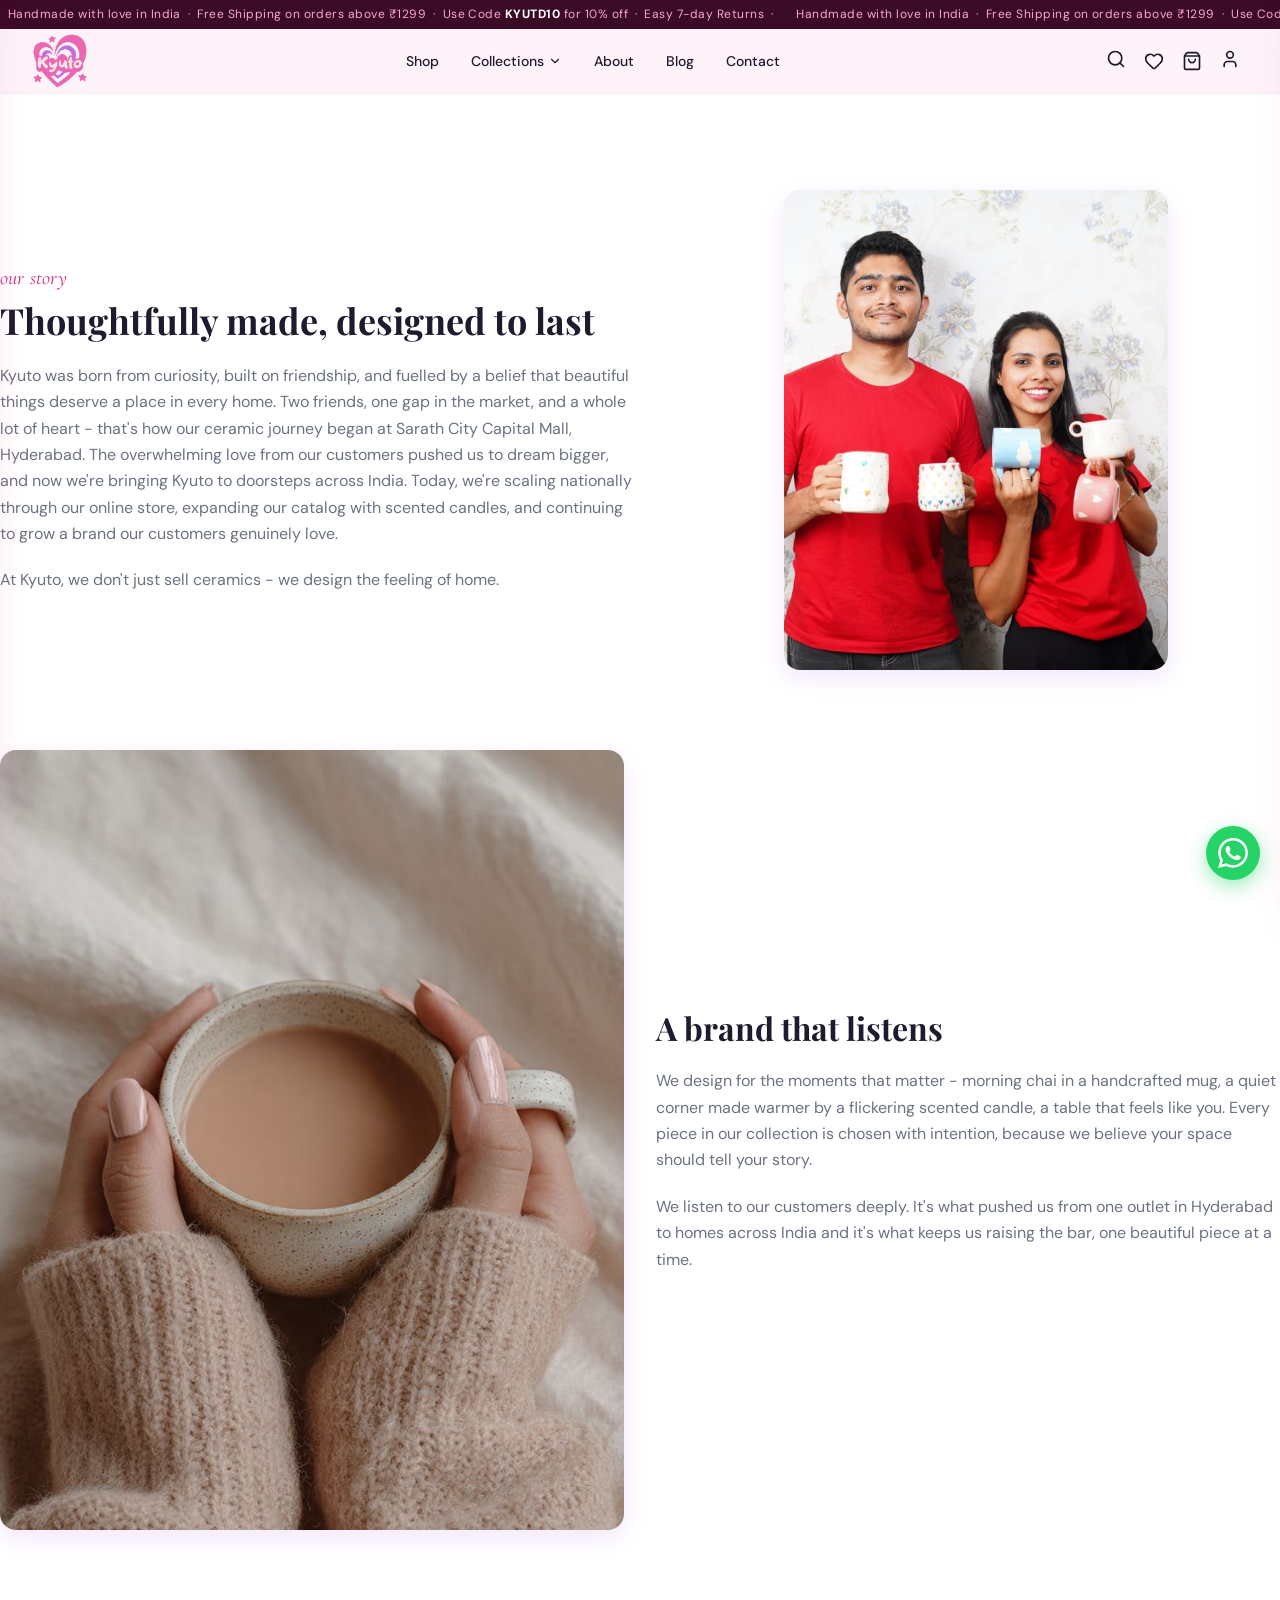
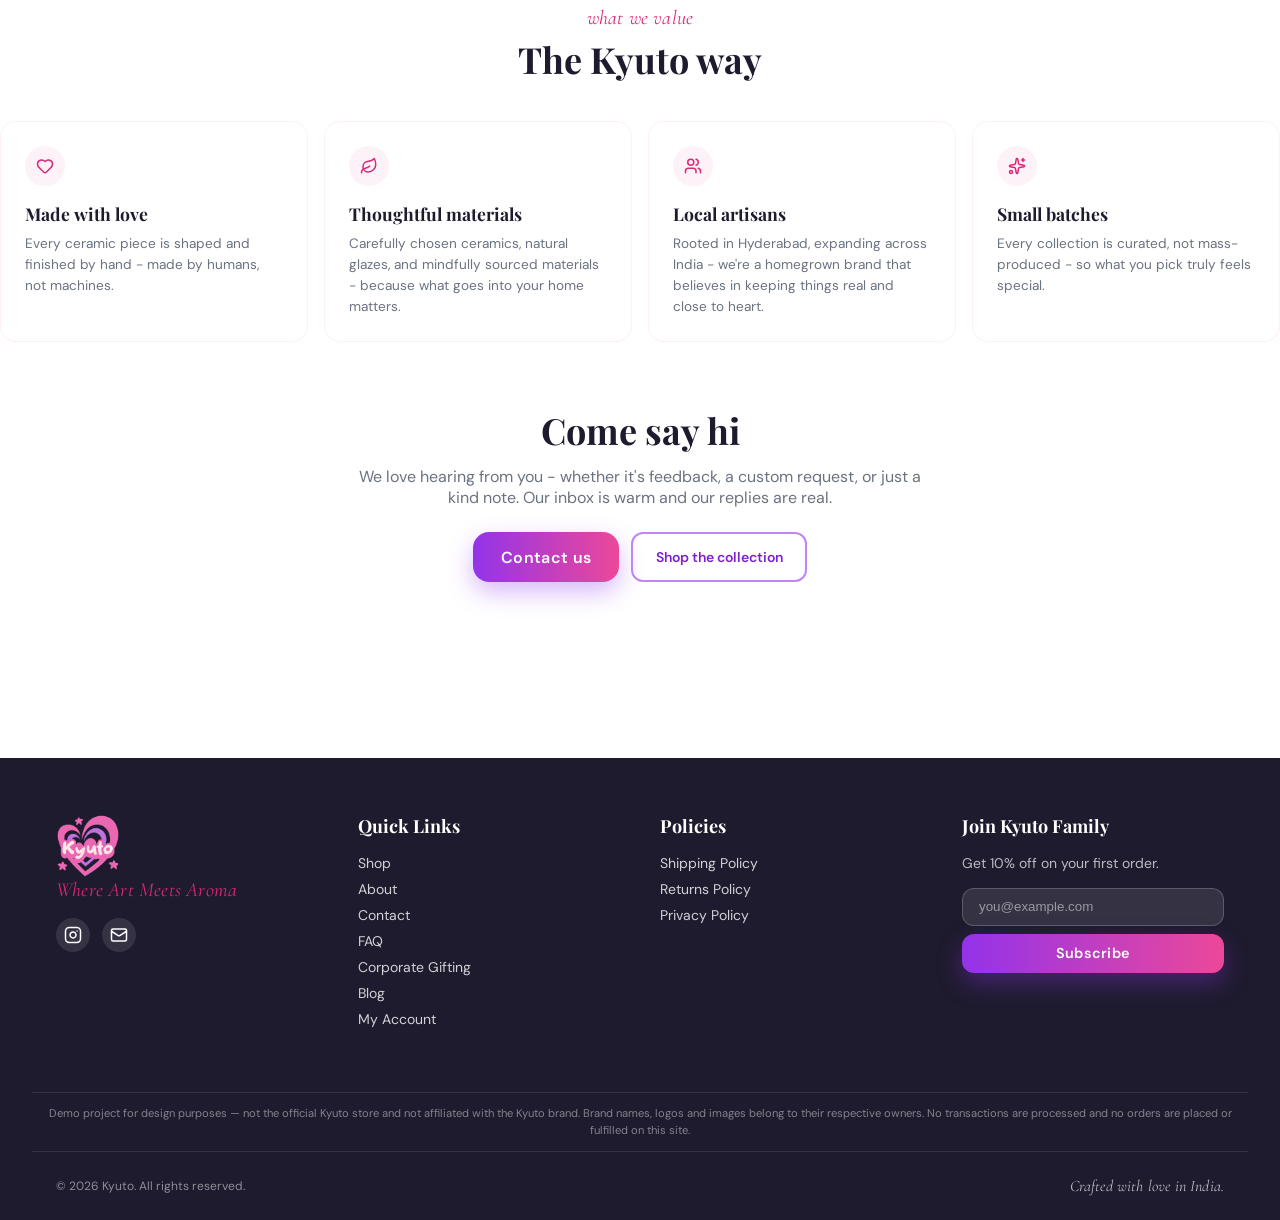
==== commit 3c66cbee: "Add demo disclaimer to site footer" ====
--- a/about.html
+++ b/about.html
@@ -159,6 +159,7 @@
         </form>
       </div>
     </div>
+    <div class="demo-note" role="note">Demo project for design purposes — not the official Kyuto store and not affiliated with the Kyuto brand. Brand names, logos and images belong to their respective owners. No transactions are processed and no orders are placed or fulfilled on this site.</div>
     <div class="footer-bar">
       <p>© 2026 Kyuto. All rights reserved.</p>
       <p class="hand hand-white">Crafted with love in India.</p>
--- a/assets/styles.css
+++ b/assets/styles.css
@@ -308,6 +308,8 @@
 .footer-bar { border-top: 1px solid rgb(255 255 255 / 10%); padding: 1.5rem 1rem; display: flex; flex-direction: column; align-items: center; justify-content: space-between; gap: 0.75rem; font-size: 0.75rem; color: rgb(255 255 255 / 50%); }
 @media (min-width: 640px) { .footer-bar { flex-direction: row; padding-inline: 1.5rem; } }
 
+.demo-note { margin-top: 0.5rem; padding: 0.75rem 0.25rem; border-top: 1px solid rgb(255 255 255 / 10%); font-size: 0.7rem; line-height: 1.5; color: rgb(255 255 255 / 45%); text-align: center; }
+
 /* ===== Cart drawer ===== */
 .cart-drawer { position: fixed; top: 0; right: 0; z-index: 45; height: 100dvh; width: min(400px, 92vw); background: #fff; display: flex; flex-direction: column; transform: translateX(105%); transition: transform 0.3s cubic-bezier(0.32, 0.72, 0, 1); box-shadow: var(--shadow-lg); }
 .cart-drawer.open { transform: translateX(0); }
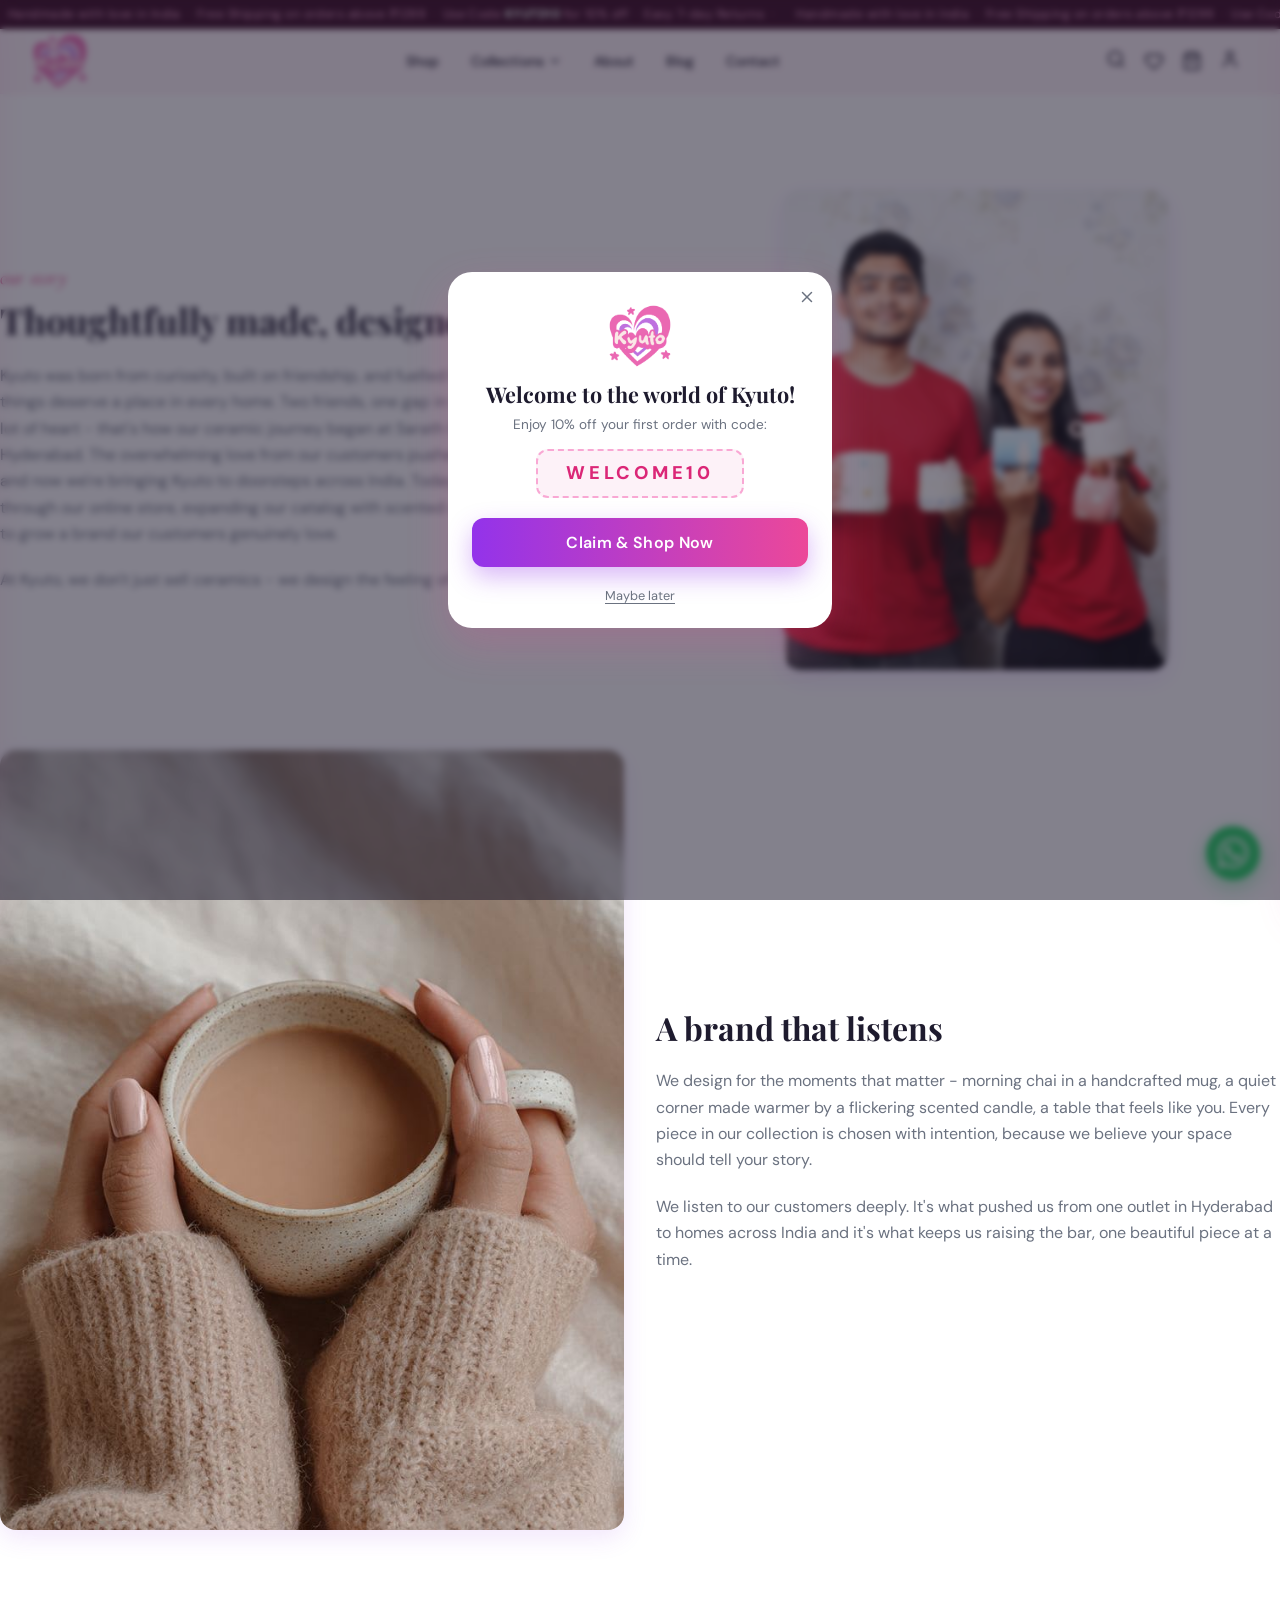
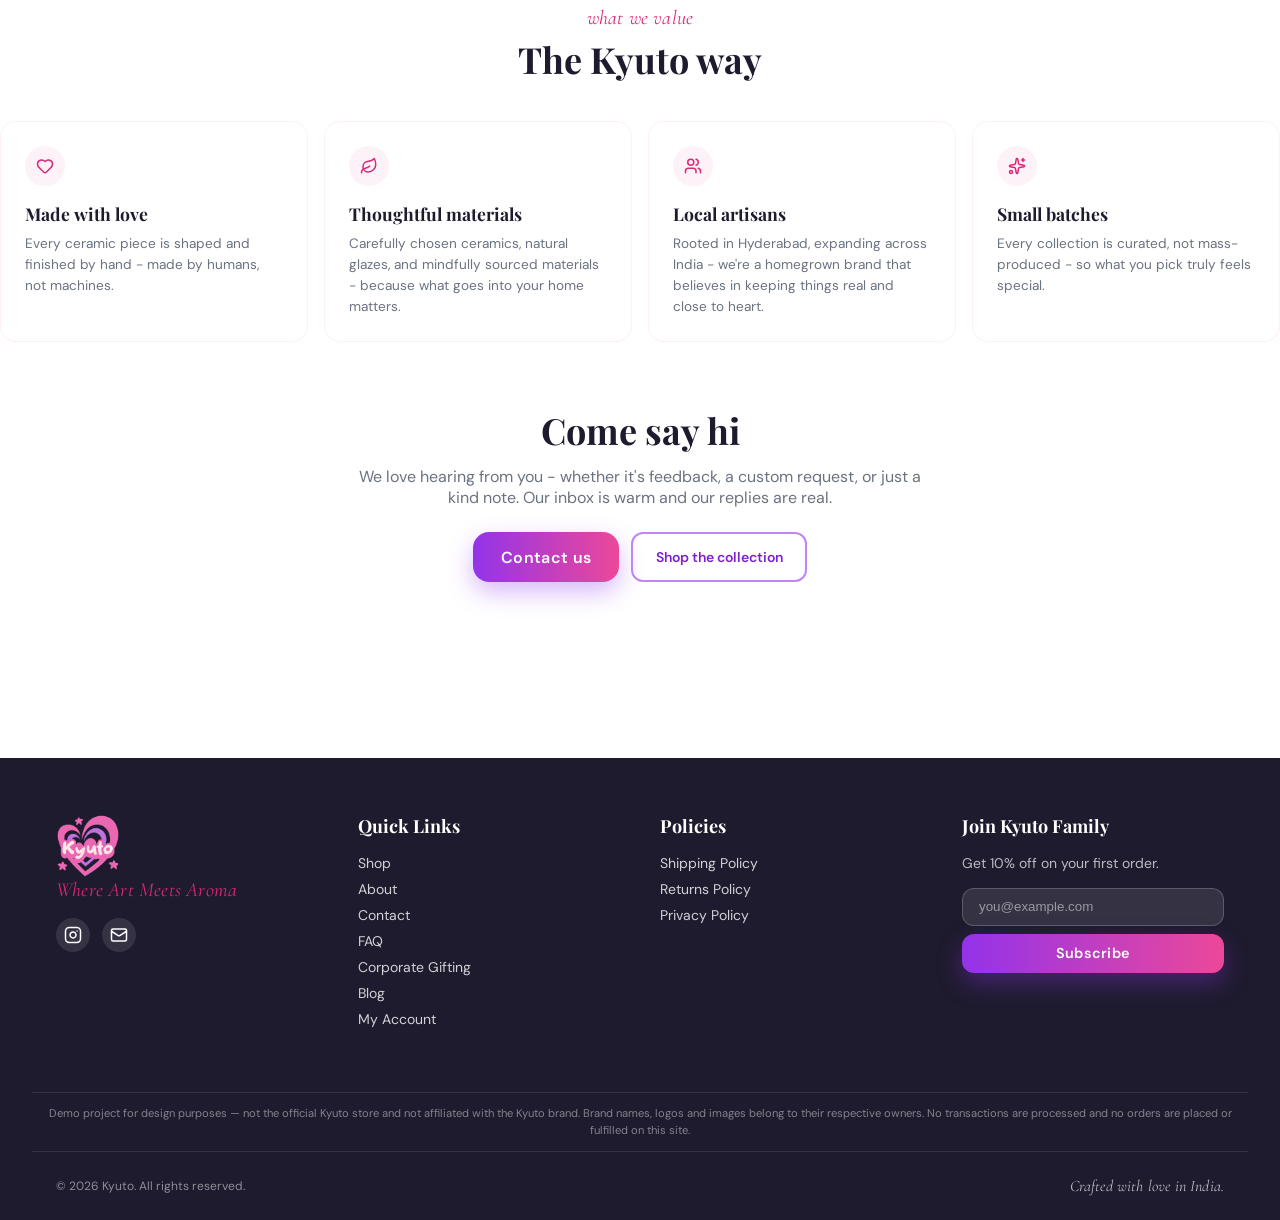
==== commit c2a2bbe1: "Fix pricing display glitch: replace broken encoding with proper rupee symbol" ====
--- a/about.html
+++ b/about.html
@@ -175,7 +175,7 @@
   </div>
   <div class="cart-body" id="cartBody"></div>
   <div class="cart-foot">
-    <div class="cart-row"><span>Subtotal</span><strong id="cartTotal">â‚¹0</strong></div>
+    <div class="cart-row"><span>Subtotal</span><strong id="cartTotal">₹0</strong></div>
     <p class="cart-hint">Shipping calculated at checkout · Free above ₹1299</p>
     <button class="btn btn-gradient btn-block btn-lg" id="checkoutBtn">Checkout</button>
   </div>
